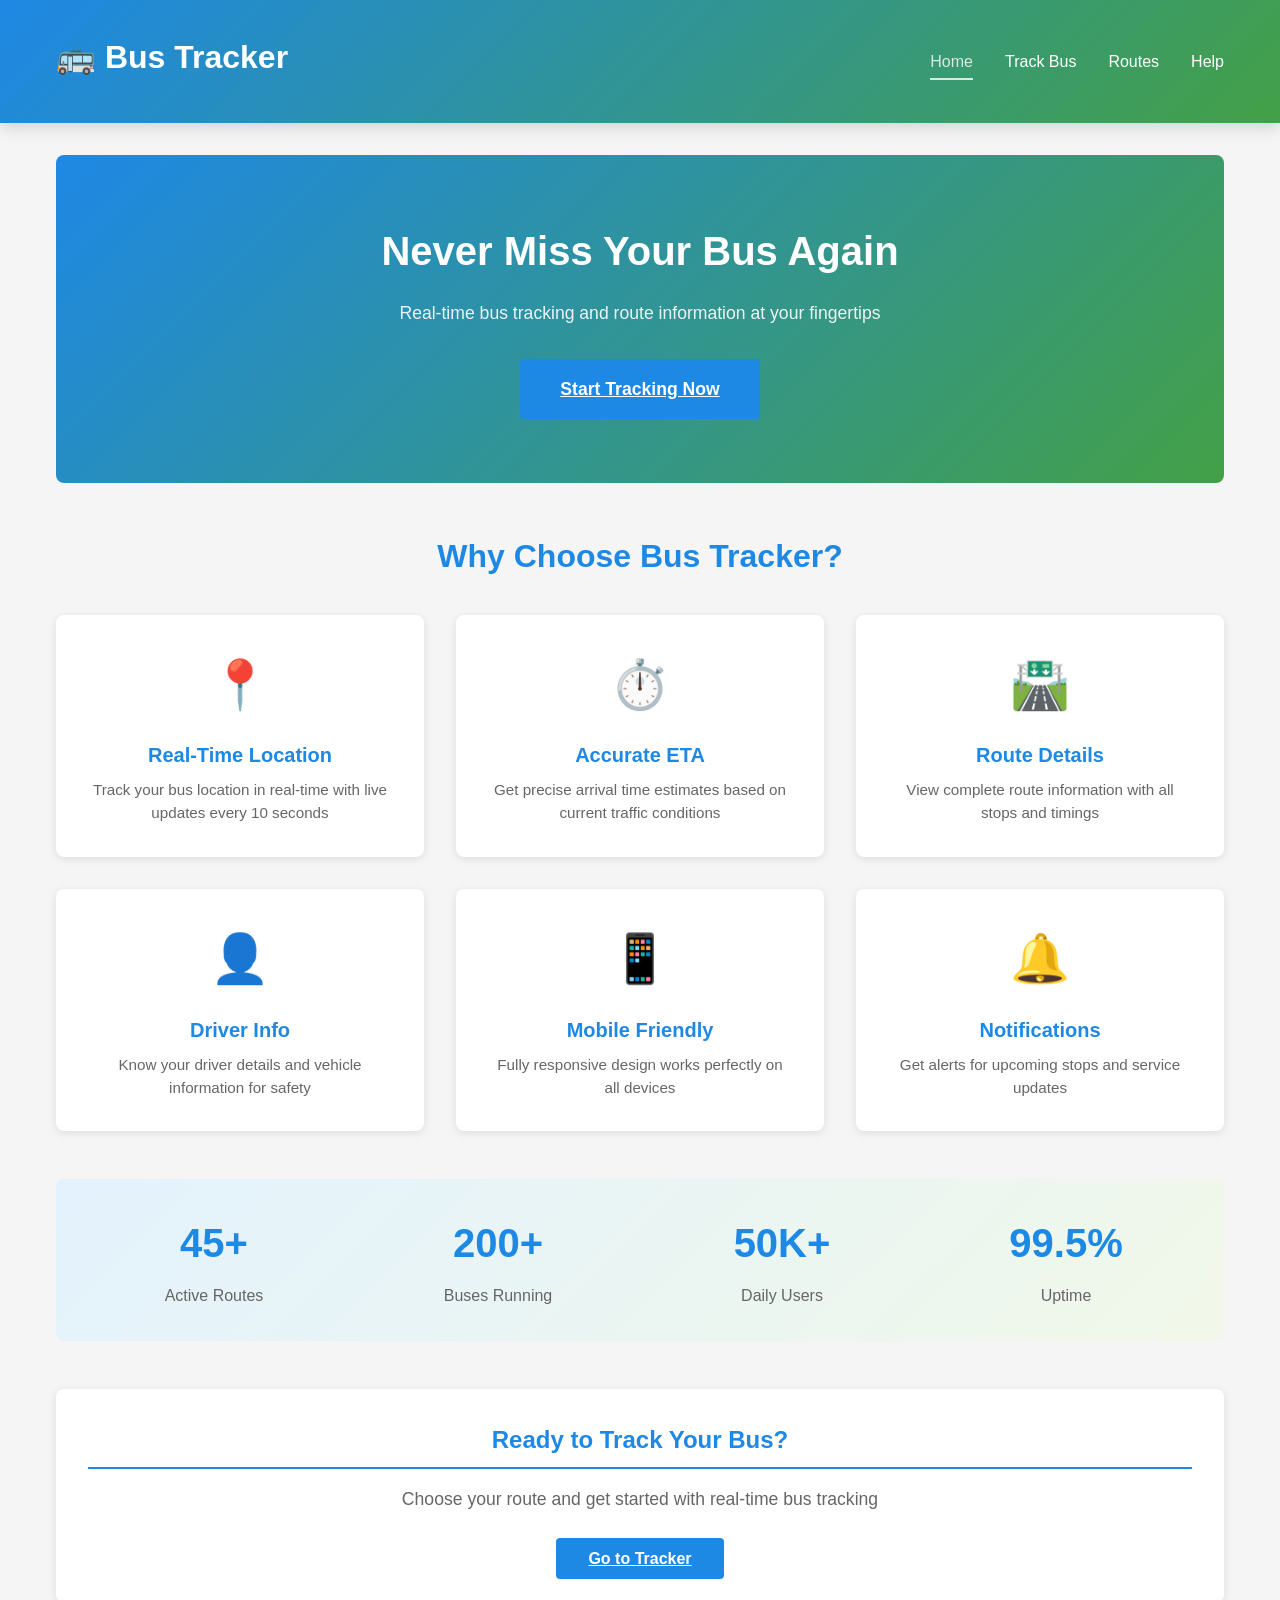
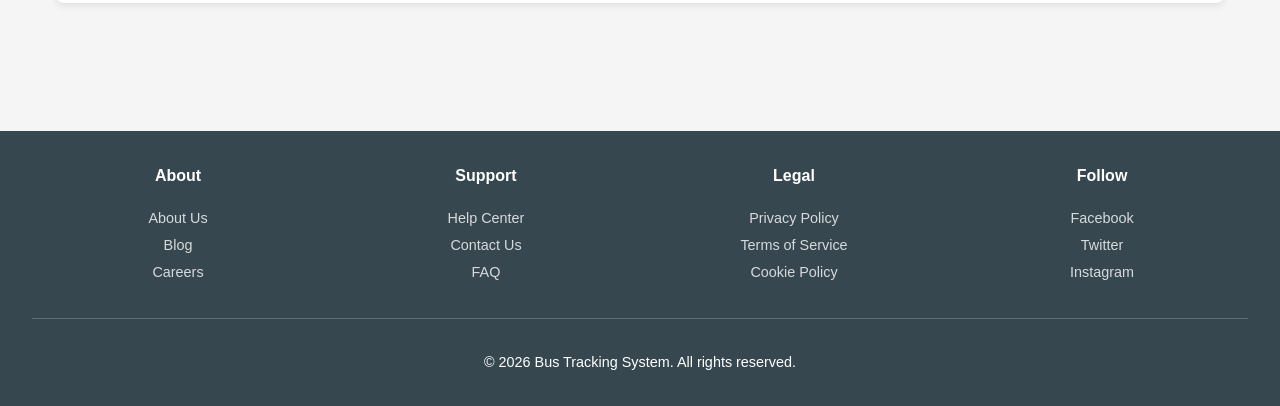
==== index.html @ 04a4e887 "creating base for bus tracking" ====
<!DOCTYPE html>
<html lang="en">
<head>
  <meta charset="UTF-8" />
  <meta name="viewport" content="width=device-width, initial-scale=1.0" />
  <title>Bus Tracker - Home</title>
  <link rel="stylesheet" href="style.css" />
</head>
<body>
  <!-- Header/Navigation -->
  <header class="header">
    <div class="header-content">
      <h1 class="logo">🚌 Bus Tracker</h1>
      <nav class="navbar">
        <ul class="nav-links">
          <li><a href="index.html" class="active">Home</a></li>
          <li><a href="tracking.html">Track Bus</a></li>
          <li><a href="routes.html">Routes</a></li>
          <li><a href="help.html">Help</a></li>
        </ul>
      </nav>
    </div>
  </header>

  <!-- Main Container -->
  <div class="container">
    <!-- Hero Section -->
    <section class="hero">
      <div class="hero-content">
        <h2>Never Miss Your Bus Again</h2>
        <p>Real-time bus tracking and route information at your fingertips</p>
        <a href="tracking.html" class="btn btn-primary btn-lg">Start Tracking Now</a>
      </div>
    </section>

    <!-- Features Section -->
    <section class="features">
      <h2>Why Choose Bus Tracker?</h2>
      <div class="features-grid">
        <div class="feature-card">
          <div class="feature-icon">📍</div>
          <h3>Real-Time Location</h3>
          <p>Track your bus location in real-time with live updates every 10 seconds</p>
        </div>

        <div class="feature-card">
          <div class="feature-icon">⏱️</div>
          <h3>Accurate ETA</h3>
          <p>Get precise arrival time estimates based on current traffic conditions</p>
        </div>

        <div class="feature-card">
          <div class="feature-icon">🛣️</div>
          <h3>Route Details</h3>
          <p>View complete route information with all stops and timings</p>
        </div>

        <div class="feature-card">
          <div class="feature-icon">👤</div>
          <h3>Driver Info</h3>
          <p>Know your driver details and vehicle information for safety</p>
        </div>

        <div class="feature-card">
          <div class="feature-icon">📱</div>
          <h3>Mobile Friendly</h3>
          <p>Fully responsive design works perfectly on all devices</p>
        </div>

        <div class="feature-card">
          <div class="feature-icon">🔔</div>
          <h3>Notifications</h3>
          <p>Get alerts for upcoming stops and service updates</p>
        </div>
      </div>
    </section>

    <!-- Quick Stats Section -->
    <section class="stats">
      <div class="stat-item">
        <h3>45+</h3>
        <p>Active Routes</p>
      </div>
      <div class="stat-item">
        <h3>200+</h3>
        <p>Buses Running</p>
      </div>
      <div class="stat-item">
        <h3>50K+</h3>
        <p>Daily Users</p>
      </div>
      <div class="stat-item">
        <h3>99.5%</h3>
        <p>Uptime</p>
      </div>
    </section>

    <!-- Call to Action -->
    <section class="cta">
      <div class="card">
        <h2>Ready to Track Your Bus?</h2>
        <p>Choose your route and get started with real-time bus tracking</p>
        <a href="tracking.html" class="btn btn-primary">Go to Tracker</a>
      </div>
    </section>
  </div>

  <!-- Footer -->
  <footer class="footer">
    <div class="footer-content">
      <div class="footer-section">
        <h4>About</h4>
        <ul>
          <li><a href="#">About Us</a></li>
          <li><a href="#">Blog</a></li>
          <li><a href="#">Careers</a></li>
        </ul>
      </div>
      <div class="footer-section">
        <h4>Support</h4>
        <ul>
          <li><a href="#">Help Center</a></li>
          <li><a href="#">Contact Us</a></li>
          <li><a href="#">FAQ</a></li>
        </ul>
      </div>
      <div class="footer-section">
        <h4>Legal</h4>
        <ul>
          <li><a href="#">Privacy Policy</a></li>
          <li><a href="#">Terms of Service</a></li>
          <li><a href="#">Cookie Policy</a></li>
        </ul>
      </div>
      <div class="footer-section">
        <h4>Follow</h4>
        <ul>
          <li><a href="#">Facebook</a></li>
          <li><a href="#">Twitter</a></li>
          <li><a href="#">Instagram</a></li>
        </ul>
      </div>
    </div>
    <div class="footer-bottom">
      <p>&copy; 2026 Bus Tracking System. All rights reserved.</p>
    </div>
  </footer>
</body>
</html>
---- style.css ----
/* ========================================
   Global Styles & Variables
   ======================================== */

:root {
  --primary-color: #1e88e5;
  --secondary-color: #43a047;
  --danger-color: #e53935;
  --warning-color: #fb8c00;
  --info-color: #0288d1;
  --success-color: #43a047;
  --light-bg: #f5f5f5;
  --dark-text: #212121;
  --border-color: #e0e0e0;
  --shadow: 0 2px 8px rgba(0, 0, 0, 0.1);
  --shadow-lg: 0 4px 16px rgba(0, 0, 0, 0.15);
}

* {
  margin: 0;
  padding: 0;
  box-sizing: border-box;
}

body {
  font-family: 'Segoe UI', Tahoma, Geneva, Verdana, sans-serif;
  background-color: var(--light-bg);
  color: var(--dark-text);
  line-height: 1.6;
}

/* ========================================
   Header
   ======================================== */

.header {
  background: linear-gradient(135deg, var(--primary-color), var(--secondary-color));
  color: white;
  padding: 2rem 0;
  box-shadow: var(--shadow-lg);
  margin-bottom: 2rem;
}

.header-content {
  max-width: 1200px;
  margin: 0 auto;
  padding: 0 1rem;
  display: flex;
  justify-content: space-between;
  align-items: center;
}

.navbar {
  margin: 0;
}

.nav-links {
  list-style: none;
  display: flex;
  gap: 2rem;
  margin: 0;
  padding: 0;
}

.nav-links a {
  color: white;
  text-decoration: none;
  font-weight: 500;
  transition: opacity 0.3s ease;
}

.nav-links a:hover,
.nav-links a.active {
  opacity: 0.8;
  border-bottom: 2px solid white;
  padding-bottom: 0.5rem;
}

.logo {
  font-size: 2rem;
  font-weight: 700;
  margin-bottom: 0.5rem;
}

.tagline {
  font-size: 1rem;
  opacity: 0.9;
  font-weight: 300;
}

/* ========================================
   Container & Layout
   ======================================== */

.container {
  max-width: 1200px;
  margin: 0 auto;
  padding: 0 1rem 2rem;
}

/* ========================================
   Cards
   ======================================== */

.card {
  background: white;
  border-radius: 8px;
  padding: 2rem;
  margin-bottom: 2rem;
  box-shadow: var(--shadow);
  transition: box-shadow 0.3s ease;
}

.card:hover {
  box-shadow: var(--shadow-lg);
}

.card h2 {
  color: var(--primary-color);
  margin-bottom: 1.5rem;
  font-size: 1.5rem;
  border-bottom: 2px solid var(--primary-color);
  padding-bottom: 0.5rem;
}

/* ========================================
   Form Elements
   ======================================== */

.form-group {
  margin-bottom: 1.5rem;
}

.form-group label {
  display: block;
  margin-bottom: 0.5rem;
  font-weight: 600;
  color: var(--dark-text);
}

.input-field {
  width: 100%;
  padding: 0.75rem 1rem;
  border: 1px solid var(--border-color);
  border-radius: 4px;
  font-size: 0.95rem;
  transition: border-color 0.3s ease, box-shadow 0.3s ease;
}

.input-field:focus {
  outline: none;
  border-color: var(--primary-color);
  box-shadow: 0 0 0 3px rgba(30, 136, 229, 0.1);
}

.input-field::placeholder {
  color: #999;
}

/* ========================================
   Buttons
   ======================================== */

.btn {
  padding: 0.75rem 2rem;
  border: none;
  border-radius: 4px;
  font-size: 1rem;
  font-weight: 600;
  cursor: pointer;
  transition: all 0.3s ease;
  width: 100%;
}

.btn-primary {
  background-color: var(--primary-color);
  color: white;
}

.btn-primary:hover {
  background-color: #1565c0;
  transform: translateY(-2px);
  box-shadow: var(--shadow-lg);
}

.btn-primary:active {
  transform: translateY(0);
}

/* Search Section */
.search-section {
  margin-bottom: 2rem;
}

.demo-info {
  color: #0288d1;
  font-size: 0.95rem;
  margin-bottom: 1rem;
  font-style: italic;
}

/* ========================================
   Tracking Section
   ======================================== */

.tracking-section {
  margin-bottom: 2rem;
}

/* Map Container */
.map-container {
  width: 100%;
  height: 300px;
  background: linear-gradient(135deg, #e3f2fd, #f1f8e9);
  border-radius: 8px;
  display: flex;
  align-items: center;
  justify-content: center;
  margin-bottom: 2rem;
  border: 2px dashed var(--border-color);
}

.map-placeholder {
  text-align: center;
  color: #999;
}

.map-placeholder p {
  font-size: 1.2rem;
  margin-bottom: 0.5rem;
}

.map-placeholder small {
  display: block;
  font-size: 0.85rem;
  color: #bbb;
}

/* Status Grid */
.status-grid {
  display: grid;
  grid-template-columns: repeat(auto-fit, minmax(250px, 1fr));
  gap: 1.5rem;
}

.status-item {
  background: var(--light-bg);
  padding: 1rem;
  border-radius: 6px;
  border-left: 4px solid var(--primary-color);
}

.status-item label {
  display: block;
  font-weight: 600;
  font-size: 0.85rem;
  color: #666;
  margin-bottom: 0.5rem;
  text-transform: uppercase;
  letter-spacing: 0.5px;
}

.status-value {
  font-size: 1.25rem;
  font-weight: 700;
  color: var(--primary-color);
  margin: 0;
}

/* Status Badges */
.status-badge {
  display: inline-block;
  padding: 0.25rem 0.75rem;
  border-radius: 20px;
  font-size: 0.75rem;
  font-weight: 700;
  text-transform: uppercase;
}

.status-on-time {
  background-color: #c8e6c9;
  color: #2e7d32;
}

.status-delayed {
  background-color: #ffe0b2;
  color: #e65100;
}

.status-critical {
  background-color: #ffcdd2;
  color: #c62828;
}

/* ========================================
   Route Section
   ======================================== */

.route-section {
  margin-bottom: 2rem;
}

.route-info {
  display: grid;
  grid-template-columns: 1fr;
  gap: 1.5rem;
}

.stop-list h3 {
  color: var(--primary-color);
  margin-bottom: 1rem;
  font-size: 1.1rem;
}

.stop-list ul {
  list-style: none;
  padding: 0;
}

.stop-list li {
  display: flex;
  justify-content: space-between;
  align-items: center;
  padding: 1rem;
  background: var(--light-bg);
  margin-bottom: 0.5rem;
  border-radius: 4px;
  border-left: 4px solid var(--border-color);
  transition: all 0.3s ease;
}

.stop-list li:hover {
  background: #f0f0f0;
  border-left-color: var(--primary-color);
}

.stop-list li.next-stop {
  background: #e3f2fd;
  border-left-color: var(--primary-color);
  font-weight: 600;
}

.stop-name {
  font-weight: 600;
  color: var(--dark-text);
}

.stop-time {
  background: var(--primary-color);
  color: white;
  padding: 0.25rem 0.75rem;
  border-radius: 12px;
  font-size: 0.75rem;
  font-weight: 600;
}

/* ========================================
   Alerts Section
   ======================================== */

.alert-section {
  margin-bottom: 2rem;
}

.alerts-container {
  display: flex;
  flex-direction: column;
  gap: 1rem;
}

.alert {
  display: flex;
  gap: 1rem;
  padding: 1rem;
  border-radius: 6px;
  border-left: 4px solid;
  align-items: flex-start;
}

.alert span {
  font-size: 1.5rem;
  flex-shrink: 0;
}

.alert p {
  margin: 0;
  font-weight: 500;
}

.alert-info {
  background: #e3f2fd;
  border-left-color: var(--info-color);
  color: #01579b;
}

.alert-warning {
  background: #fff3e0;
  border-left-color: var(--warning-color);
  color: #e65100;
}

.alert-success {
  background: #e8f5e9;
  border-left-color: var(--success-color);
  color: #1b5e20;
}

.alert-error {
  background: #ffebee;
  border-left-color: var(--danger-color);
  color: #b71c1c;
}

/* ========================================
   Footer
   ======================================== */

.footer {
  background-color: #37474f;
  color: white;
  text-align: center;
  padding: 2rem;
  margin-top: 3rem;
}

.footer p {
  margin: 0;
  font-size: 0.9rem;
}

/* ========================================
   Responsive Design
   ======================================== */

@media (max-width: 768px) {
  .header {
    padding: 1.5rem 0;
  }

  .logo {
    font-size: 1.5rem;
  }

  .tagline {
    font-size: 0.9rem;
  }

  .card {
    padding: 1.5rem;
  }

  .card h2 {
    font-size: 1.25rem;
  }

  .status-grid {
    grid-template-columns: 1fr;
  }

  .btn {
    padding: 0.65rem 1.5rem;
    font-size: 0.9rem;
  }

  .map-container {
    height: 200px;
  }

  .stop-list li {
    flex-direction: column;
    align-items: flex-start;
  }

  .stop-time {
    margin-top: 0.5rem;
  }
}

@media (max-width: 480px) {
  .container {
    padding: 0 0.75rem 1.5rem;
  }

  .card {
    padding: 1rem;
  }

  .card h2 {
    font-size: 1.1rem;
    margin-bottom: 1rem;
  }

  .logo {
    font-size: 1.25rem;
  }

  .form-group {
    margin-bottom: 1rem;
  }

  .map-container {
    height: 150px;
  }

  .alert {
    gap: 0.75rem;
    padding: 0.75rem;
  }

  .alert span {
    font-size: 1.25rem;
  }
}

/* ========================================
   Home Page - Hero Section
   ======================================== */

.hero {
  background: linear-gradient(135deg, var(--primary-color), var(--secondary-color));
  color: white;
  padding: 4rem 2rem;
  text-align: center;
  border-radius: 8px;
  margin-bottom: 3rem;
}

.hero-content h2 {
  font-size: 2.5rem;
  margin-bottom: 1rem;
}

.hero-content p {
  font-size: 1.1rem;
  margin-bottom: 2rem;
  opacity: 0.9;
}

.btn-lg {
  display: inline-block;
  width: auto;
  padding: 1rem 2.5rem;
  font-size: 1.1rem;
}

/* ========================================
   Features Section
   ======================================== */

.features {
  margin-bottom: 3rem;
}

.features h2 {
  color: var(--primary-color);
  margin-bottom: 2rem;
  font-size: 2rem;
  text-align: center;
}

.features-grid {
  display: grid;
  grid-template-columns: repeat(auto-fit, minmax(280px, 1fr));
  gap: 2rem;
  margin-bottom: 3rem;
}

.feature-card {
  background: white;
  padding: 2rem;
  border-radius: 8px;
  text-align: center;
  box-shadow: var(--shadow);
  transition: transform 0.3s ease, box-shadow 0.3s ease;
}

.feature-card:hover {
  transform: translateY(-5px);
  box-shadow: var(--shadow-lg);
}

.feature-icon {
  font-size: 3rem;
  margin-bottom: 1rem;
  display: block;
}

.feature-card h3 {
  color: var(--primary-color);
  margin-bottom: 0.5rem;
  font-size: 1.25rem;
}

.feature-card p {
  color: #666;
  font-size: 0.95rem;
  line-height: 1.5;
}

/* ========================================
   Stats Section
   ======================================== */

.stats {
  display: grid;
  grid-template-columns: repeat(auto-fit, minmax(200px, 1fr));
  gap: 2rem;
  margin-bottom: 3rem;
  padding: 2rem;
  background: linear-gradient(135deg, #e3f2fd, #f1f8e9);
  border-radius: 8px;
}

.stat-item {
  text-align: center;
}

.stat-item h3 {
  font-size: 2.5rem;
  color: var(--primary-color);
  margin-bottom: 0.5rem;
}

.stat-item p {
  font-size: 1rem;
  color: #666;
  font-weight: 500;
}

/* ========================================
   CTA Section
   ======================================== */

.cta {
  text-align: center;
  margin-bottom: 3rem;
}

.cta h2 {
  margin-bottom: 1rem;
}

.cta p {
  font-size: 1.1rem;
  margin-bottom: 2rem;
  color: #666;
}

/* ========================================
   Routes Page
   ======================================== */

.routes-list {
  display: grid;
  grid-template-columns: 1fr;
  gap: 2rem;
}

.route-card {
  padding: 0;
  overflow: hidden;
}

.route-header {
  background: linear-gradient(135deg, var(--primary-color), var(--secondary-color));
  color: white;
  padding: 1.5rem;
  display: flex;
  justify-content: space-between;
  align-items: center;
}

.route-header h2 {
  color: white;
  border: none;
  padding: 0;
  margin: 0;
  font-size: 1.5rem;
}

.route-status {
  display: inline-block;
  padding: 0.35rem 0.75rem;
  border-radius: 20px;
  font-size: 0.8rem;
  font-weight: 600;
  text-transform: uppercase;
}

.route-status.active {
  background-color: #4caf50;
  color: white;
}

.route-status.inactive {
  background-color: #999;
  color: white;
}

.route-content {
  padding: 2rem;
}

.route-info-grid {
  display: grid;
  grid-template-columns: repeat(auto-fit, minmax(200px, 1fr));
  gap: 1.5rem;
  margin-bottom: 2rem;
}

.info-item {
  background: var(--light-bg);
  padding: 1rem;
  border-radius: 6px;
}

.info-item label {
  display: block;
  font-weight: 600;
  color: var(--primary-color);
  margin-bottom: 0.5rem;
  font-size: 0.85rem;
}

.info-item p {
  margin: 0;
  font-size: 1rem;
  color: var(--dark-text);
}

.stops-section {
  margin-top: 2rem;
  padding-top: 2rem;
  border-top: 2px solid var(--border-color);
}

.stops-section h3 {
  color: var(--primary-color);
  margin-bottom: 1.5rem;
  font-size: 1.2rem;
}

.stops-timeline {
  list-style: none;
  padding: 0;
  margin: 0;
  position: relative;
  padding-left: 2rem;
}

.stops-timeline li {
  display: flex;
  gap: 1.5rem;
  margin-bottom: 1.5rem;
  position: relative;
}

.stop-circle {
  width: 20px;
  height: 20px;
  background-color: var(--primary-color);
  border-radius: 50%;
  flex-shrink: 0;
  margin-top: 0.25rem;
  position: relative;
  left: -2rem;
}

.stop-circle.stop-intermediate {
  background-color: #90caf9;
}

.stop-details {
  display: flex;
  flex-direction: column;
  gap: 0.25rem;
  padding: 0.75rem;
  background: var(--light-bg);
  border-radius: 6px;
  border-left: 3px solid var(--primary-color);
}

.stop-name {
  font-weight: 600;
  color: var(--dark-text);
}

.stop-time {
  font-size: 0.85rem;
  color: #999;
}

.route-footer {
  padding: 0 2rem 2rem;
}

/* ========================================
   Help Page - FAQ
   ======================================== */

.faq-section {
  margin-bottom: 3rem;
}

.faq-item {
  margin-bottom: 1rem;
  border: 1px solid var(--border-color);
  border-radius: 6px;
  overflow: hidden;
}

.faq-question {
  background: var(--light-bg);
  padding: 1.5rem;
  cursor: pointer;
  display: flex;
  justify-content: space-between;
  align-items: center;
  transition: background-color 0.3s ease;
  user-select: none;
}

.faq-question:hover {
  background-color: #f0f0f0;
}

.faq-question h3 {
  margin: 0;
  color: var(--dark-text);
  font-size: 1rem;
  font-weight: 600;
}

.faq-icon {
  font-size: 1.5rem;
  color: var(--primary-color);
  font-weight: bold;
}

.faq-answer {
  display: none;
  padding: 1.5rem;
  background: white;
  border-top: 1px solid var(--border-color);
  line-height: 1.6;
}

.faq-item.active .faq-answer {
  display: block;
}

/* ========================================
   Support Section
   ======================================== */

.support-section {
  margin-bottom: 3rem;
}

.support-grid {
  display: grid;
  grid-template-columns: repeat(auto-fit, minmax(200px, 1fr));
  gap: 2rem;
}

.support-item {
  background: var(--light-bg);
  padding: 2rem;
  border-radius: 8px;
  text-align: center;
  border-left: 4px solid var(--primary-color);
}

.support-item h3 {
  color: var(--primary-color);
  margin-bottom: 0.5rem;
  font-size: 1.1rem;
}

.support-item p {
  font-weight: 600;
  margin-bottom: 0.5rem;
}

.support-item small {
  display: block;
  color: #999;
  font-size: 0.85rem;
}

/* ========================================
   Documentation Section
   ======================================== */

.docs-section {
  margin-bottom: 3rem;
}

.docs-links {
  display: grid;
  grid-template-columns: repeat(auto-fit, minmax(150px, 1fr));
  gap: 1rem;
}

.doc-link {
  display: flex;
  flex-direction: column;
  align-items: center;
  gap: 0.75rem;
  padding: 1.5rem;
  background: var(--light-bg);
  border-radius: 6px;
  text-decoration: none;
  color: var(--dark-text);
  transition: all 0.3s ease;
  border: 2px solid transparent;
}

.doc-link:hover {
  border-color: var(--primary-color);
  background: #e3f2fd;
  color: var(--primary-color);
}

.doc-icon {
  font-size: 2rem;
}

.doc-link span:last-child {
  font-weight: 600;
  text-align: center;
  font-size: 0.9rem;
}

/* ========================================
   Feedback Form
   ======================================== */

.feedback-form {
  max-width: 600px;
  margin: 0 auto;
}

textarea.input-field {
  font-family: inherit;
  resize: vertical;
}

/* ========================================
   Footer Sections
   ======================================== */

.footer-content {
  display: grid;
  grid-template-columns: repeat(auto-fit, minmax(180px, 1fr));
  gap: 2rem;
  margin-bottom: 2rem;
  max-width: 1200px;
  margin-left: auto;
  margin-right: auto;
}

.footer-section h4 {
  color: white;
  margin-bottom: 1rem;
  font-size: 1rem;
}

.footer-section ul {
  list-style: none;
  padding: 0;
  margin: 0;
}

.footer-section a {
  color: rgba(255, 255, 255, 0.8);
  text-decoration: none;
  font-size: 0.9rem;
  line-height: 1.8;
  transition: color 0.3s ease;
}

.footer-section a:hover {
  color: white;
}

.footer-bottom {
  text-align: center;
  padding-top: 2rem;
  border-top: 1px solid rgba(255, 255, 255, 0.2);
}

/* ========================================
   Form Row Layout
   ======================================== */

.form-row {
  display: grid;
  grid-template-columns: repeat(auto-fit, minmax(200px, 1fr));
  gap: 1.5rem;
}

.form-row .form-group {
  margin-bottom: 0;
}

/* ========================================
   Animations
   ======================================== */

@keyframes pulse {
  0% {
    opacity: 1;
  }
  50% {
    opacity: 0.5;
  }
  100% {
    opacity: 1;
  }
}

.pulse {
  animation: pulse 2s cubic-bezier(0.4, 0, 0.6, 1) infinite;
}

@keyframes slideInUp {
  from {
    opacity: 0;
    transform: translateY(20px);
  }
  to {
    opacity: 1;
    transform: translateY(0);
  }
}

.slide-in {
  animation: slideInUp 0.3s ease-out;
}

/* ========================================
   Print Styles
   ======================================== */

@media print {
  .header {
    background: none;
    color: black;
    border: 1px solid #999;
  }

  .btn,
  .footer {
    display: none;
  }

  .card {
    page-break-inside: avoid;
    box-shadow: none;
    border: 1px solid #ddd;
  }
}
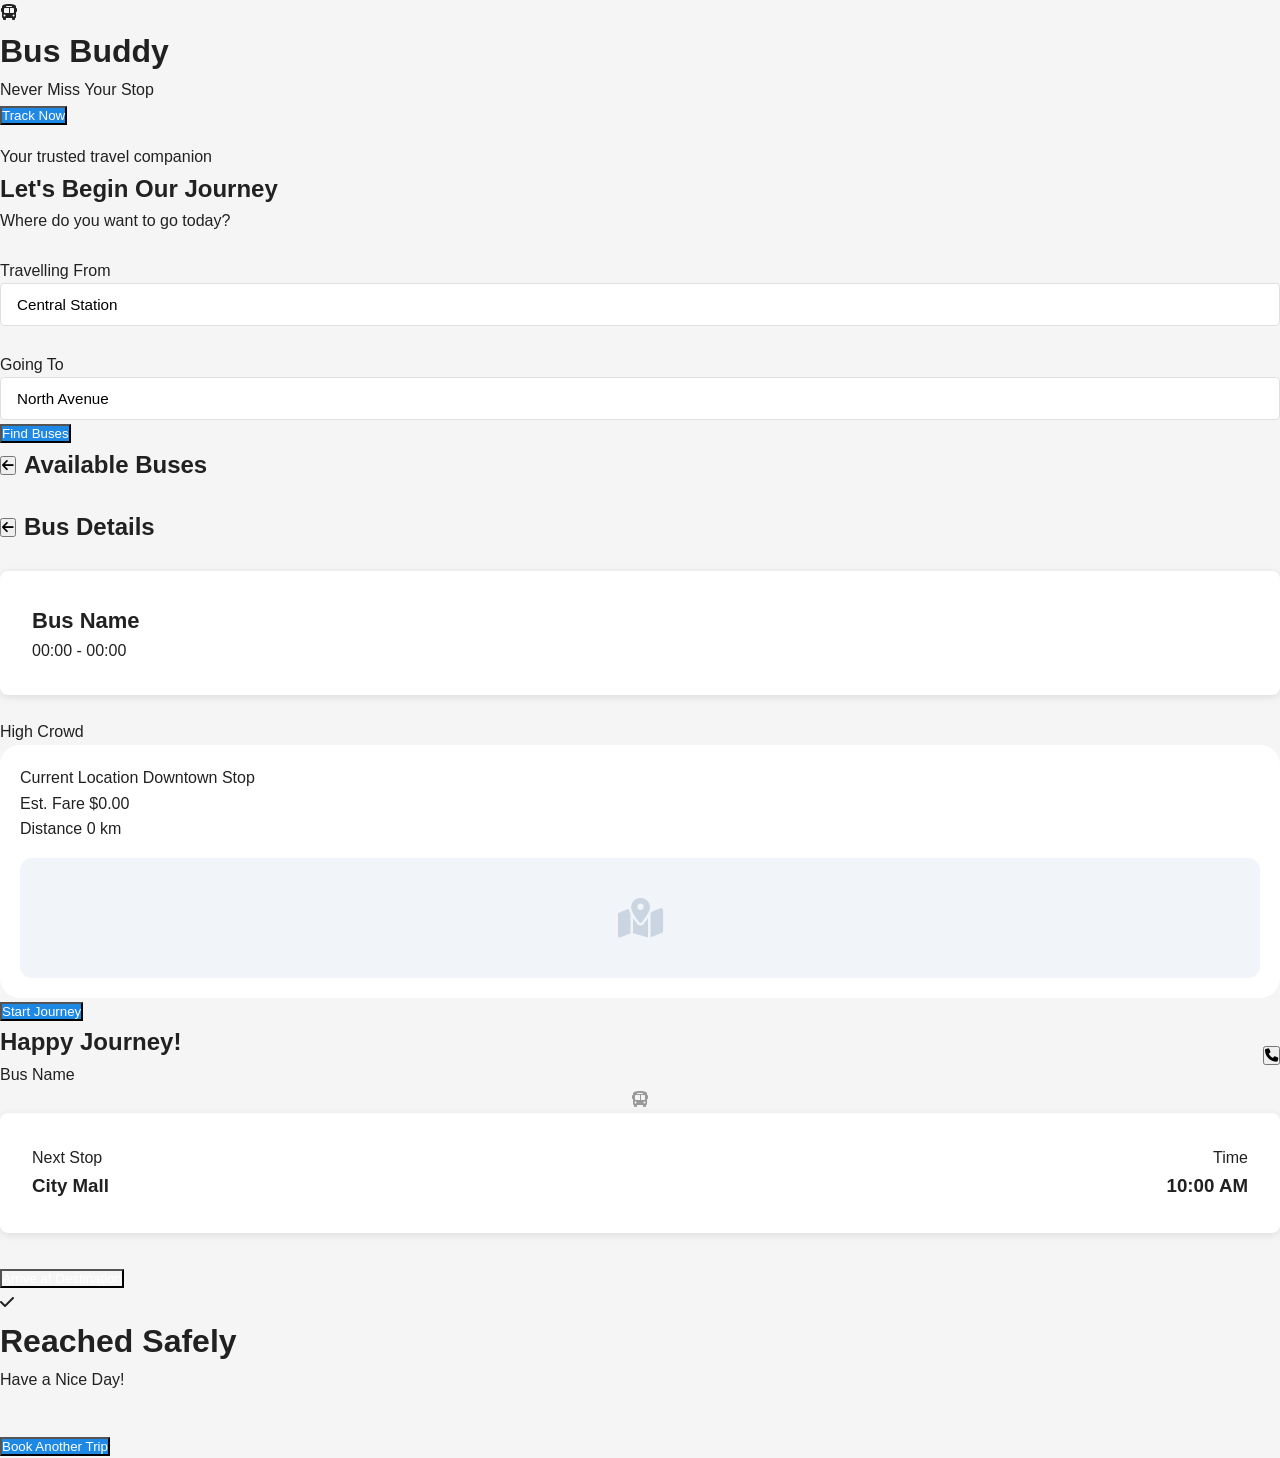
==== commit baee87fe: "Add files via upload" ====
--- a/index.html
+++ b/index.html
@@ -1,149 +1,154 @@
 <!DOCTYPE html>
 <html lang="en">
 <head>
-  <meta charset="UTF-8" />
-  <meta name="viewport" content="width=device-width, initial-scale=1.0" />
-  <title>Bus Tracker - Home</title>
-  <link rel="stylesheet" href="style.css" />
+    <meta charset="UTF-8">
+    <meta name="viewport" content="width=device-width, initial-scale=1.0">
+    <title>Bus Buddy - Never Miss Your Stop</title>
+    <link rel="stylesheet" href="style.css">
+    <!-- Lucide Icons (using Unpkg for simplicity or just SVGs if preferred. FontAwesome is standard too) -->
+    <link rel="stylesheet" href="https://cdnjs.cloudflare.com/ajax/libs/font-awesome/6.4.0/css/all.min.css">
 </head>
 <body>
-  <!-- Header/Navigation -->
-  <header class="header">
-    <div class="header-content">
-      <h1 class="logo">🚌 Bus Tracker</h1>
-      <nav class="navbar">
-        <ul class="nav-links">
-          <li><a href="index.html" class="active">Home</a></li>
-          <li><a href="tracking.html">Track Bus</a></li>
-          <li><a href="routes.html">Routes</a></li>
-          <li><a href="help.html">Help</a></li>
-        </ul>
-      </nav>
-    </div>
-  </header>
 
-  <!-- Main Container -->
-  <div class="container">
-    <!-- Hero Section -->
-    <section class="hero">
-      <div class="hero-content">
-        <h2>Never Miss Your Bus Again</h2>
-        <p>Real-time bus tracking and route information at your fingertips</p>
-        <a href="tracking.html" class="btn btn-primary btn-lg">Start Tracking Now</a>
-      </div>
-    </section>
-
-    <!-- Features Section -->
-    <section class="features">
-      <h2>Why Choose Bus Tracker?</h2>
-      <div class="features-grid">
-        <div class="feature-card">
-          <div class="feature-icon">📍</div>
-          <h3>Real-Time Location</h3>
-          <p>Track your bus location in real-time with live updates every 10 seconds</p>
+    <div id="app">
+        
+        <!-- LAYOUT 1: LANDING -->
+        <div id="landing" class="layout active">
+            <div class="logo-area">
+                <div class="app-logo">
+                    <i class="fa-solid fa-bus"></i>
+                </div>
+                <h1>Bus Buddy</h1>
+                <p>Never Miss Your Stop</p>
+            </div>
+            
+            <button class="btn-primary" onclick="startApp()">Track Now</button>
+            <p class="subtext" style="margin-top: 16px;">Your trusted travel companion</p>
         </div>
 
-        <div class="feature-card">
-          <div class="feature-icon">⏱️</div>
-          <h3>Accurate ETA</h3>
-          <p>Get precise arrival time estimates based on current traffic conditions</p>
+        <!-- LAYOUT 2: JOURNEY START -->
+        <div id="search" class="layout">
+            <h2>Let's Begin Our Journey</h2>
+            <p style="margin-bottom: 24px;">Where do you want to go today?</p>
+            
+            <div class="input-group">
+                <label class="input-label">Travelling From</label>
+                <input type="text" class="input-field" placeholder="Current Location" value="Central Station">
+            </div>
+
+            <div class="swap-btn">
+                <i class="fa-solid fa-arrow-down-up"></i>
+            </div>
+
+            <div class="input-group">
+                <label class="input-label">Going To</label>
+                <input type="text" class="input-field" placeholder="Enter Destination" value="North Avenue">
+            </div>
+
+            <button class="btn-primary" onclick="searchBuses()">Find Buses</button>
         </div>
 
-        <div class="feature-card">
-          <div class="feature-icon">🛣️</div>
-          <h3>Route Details</h3>
-          <p>View complete route information with all stops and timings</p>
+        <!-- LAYOUT 3: FIND BUSES -->
+        <div id="results" class="layout">
+            <div style="display:flex; align-items:center; margin-bottom: 24px;">
+                <button class="btn-icon" onclick="showLayout(2)"><i class="fa-solid fa-arrow-left"></i></button>
+                <h2 style="margin:0; margin-left: 8px;">Available Buses</h2>
+            </div>
+            
+            <div class="bus-list">
+                <!-- Populated by JS -->
+            </div>
         </div>
 
-        <div class="feature-card">
-          <div class="feature-icon">👤</div>
-          <h3>Driver Info</h3>
-          <p>Know your driver details and vehicle information for safety</p>
+        <!-- LAYOUT 4: BUS STATUS -->
+        <div id="details" class="layout">
+            <div style="display:flex; align-items:center; margin-bottom: 24px;">
+                <button class="btn-icon" onclick="showLayout(3)"><i class="fa-solid fa-arrow-left"></i></button>
+                <h2 style="margin:0; margin-left: 8px;">Bus Details</h2>
+            </div>
+
+            <div class="card" style="margin-bottom: 24px;">
+                <h1 id="detail-name" style="font-size: 22px;">Bus Name</h1>
+                <p id="detail-time">00:00 - 00:00</p>
+            </div>
+
+            <div class="crowd-indicator">
+                <div id="detail-crowd-dot" class="status-dot red"></div>
+                <span id="detail-crowd-text" style="font-weight: 500;">High Crowd</span>
+            </div>
+
+            <div class="route-details" style="background: white; border-radius: 20px; padding: 20px; box-shadow: var(--shadow-sm);">
+                <div class="detail-row">
+                    <span class="detail-label">Current Location</span>
+                    <span class="detail-value">Downtown Stop</span>
+                </div>
+                <div class="detail-row">
+                    <span class="detail-label">Est. Fare</span>
+                    <span id="detail-fare" class="detail-value">$0.00</span>
+                </div>
+                <div class="detail-row">
+                    <span class="detail-label">Distance</span>
+                    <span id="detail-dist" class="detail-value">0 km</span>
+                </div>
+                <!-- Placeholder Image for Stop -->
+                <div style="margin-top: 16px; height: 120px; background: #f1f5f9; border-radius: 12px; display: flex; align-items: center; justify-content: center; overflow: hidden;">
+                    <i class="fa-solid fa-map-location-dot" style="font-size: 40px; color: #cbd5e1;"></i>
+                </div>
+            </div>
+
+            <button class="btn-primary" onclick="startJourney()">Start Journey</button>
         </div>
 
-        <div class="feature-card">
-          <div class="feature-icon">📱</div>
-          <h3>Mobile Friendly</h3>
-          <p>Fully responsive design works perfectly on all devices</p>
+        <!-- LAYOUT 5: LIVE TRACKING -->
+        <div id="tracking" class="layout">
+            <div style="display:flex; justify-content: space-between; align-items: center;">
+                <div>
+                    <h2 style="margin:0;">Happy Journey!</h2>
+                    <p id="track-bus-name">Bus Name</p>
+                </div>
+                <button class="emergency-btn" onclick="emergencyCall()">
+                    <i class="fa-solid fa-phone"></i>
+                </button>
+            </div>
+
+            <div class="map-placeholder">
+                <div class="bus-route-animation"></div>
+                <div class="moving-bus-icon">
+                    <i class="fa-solid fa-bus"></i>
+                </div>
+            </div>
+
+            <div class="card">
+                <div style="display:flex; justify-content: space-between; align-items: center;">
+                    <div>
+                        <span class="input-label">Next Stop</span>
+                        <h3>City Mall</h3>
+                    </div>
+                    <div style="text-align: right;">
+                        <span class="input-label">Time</span>
+                        <h3 id="current-time">10:00 AM</h3>
+                    </div>
+                </div>
+            </div>
+
+            <button class="btn-primary" onclick="finishJourney()" style="background: var(--success);">Arrive at Destination</button>
         </div>
 
-        <div class="feature-card">
-          <div class="feature-icon">🔔</div>
-          <h3>Notifications</h3>
-          <p>Get alerts for upcoming stops and service updates</p>
+        <!-- LAYOUT 6: JOURNEY COMPLETE -->
+        <div id="success" class="layout">
+            <div class="success-icon">
+                <i class="fa-solid fa-check"></i>
+            </div>
+            <h1>Reached Safely</h1>
+            <p>Have a Nice Day!</p>
+            
+            <div style="margin-top: 40px; width: 100%;">
+                <button class="btn-primary" onclick="resetApp()">Book Another Trip</button>
+            </div>
         </div>
-      </div>
-    </section>
 
-    <!-- Quick Stats Section -->
-    <section class="stats">
-      <div class="stat-item">
-        <h3>45+</h3>
-        <p>Active Routes</p>
-      </div>
-      <div class="stat-item">
-        <h3>200+</h3>
-        <p>Buses Running</p>
-      </div>
-      <div class="stat-item">
-        <h3>50K+</h3>
-        <p>Daily Users</p>
-      </div>
-      <div class="stat-item">
-        <h3>99.5%</h3>
-        <p>Uptime</p>
-      </div>
-    </section>
+    </div>
 
-    <!-- Call to Action -->
-    <section class="cta">
-      <div class="card">
-        <h2>Ready to Track Your Bus?</h2>
-        <p>Choose your route and get started with real-time bus tracking</p>
-        <a href="tracking.html" class="btn btn-primary">Go to Tracker</a>
-      </div>
-    </section>
-  </div>
-
-  <!-- Footer -->
-  <footer class="footer">
-    <div class="footer-content">
-      <div class="footer-section">
-        <h4>About</h4>
-        <ul>
-          <li><a href="#">About Us</a></li>
-          <li><a href="#">Blog</a></li>
-          <li><a href="#">Careers</a></li>
-        </ul>
-      </div>
-      <div class="footer-section">
-        <h4>Support</h4>
-        <ul>
-          <li><a href="#">Help Center</a></li>
-          <li><a href="#">Contact Us</a></li>
-          <li><a href="#">FAQ</a></li>
-        </ul>
-      </div>
-      <div class="footer-section">
-        <h4>Legal</h4>
-        <ul>
-          <li><a href="#">Privacy Policy</a></li>
-          <li><a href="#">Terms of Service</a></li>
-          <li><a href="#">Cookie Policy</a></li>
-        </ul>
-      </div>
-      <div class="footer-section">
-        <h4>Follow</h4>
-        <ul>
-          <li><a href="#">Facebook</a></li>
-          <li><a href="#">Twitter</a></li>
-          <li><a href="#">Instagram</a></li>
-        </ul>
-      </div>
-    </div>
-    <div class="footer-bottom">
-      <p>&copy; 2026 Bus Tracking System. All rights reserved.</p>
-    </div>
-  </footer>
+    <script src="script.js"></script>
 </body>
 </html>
